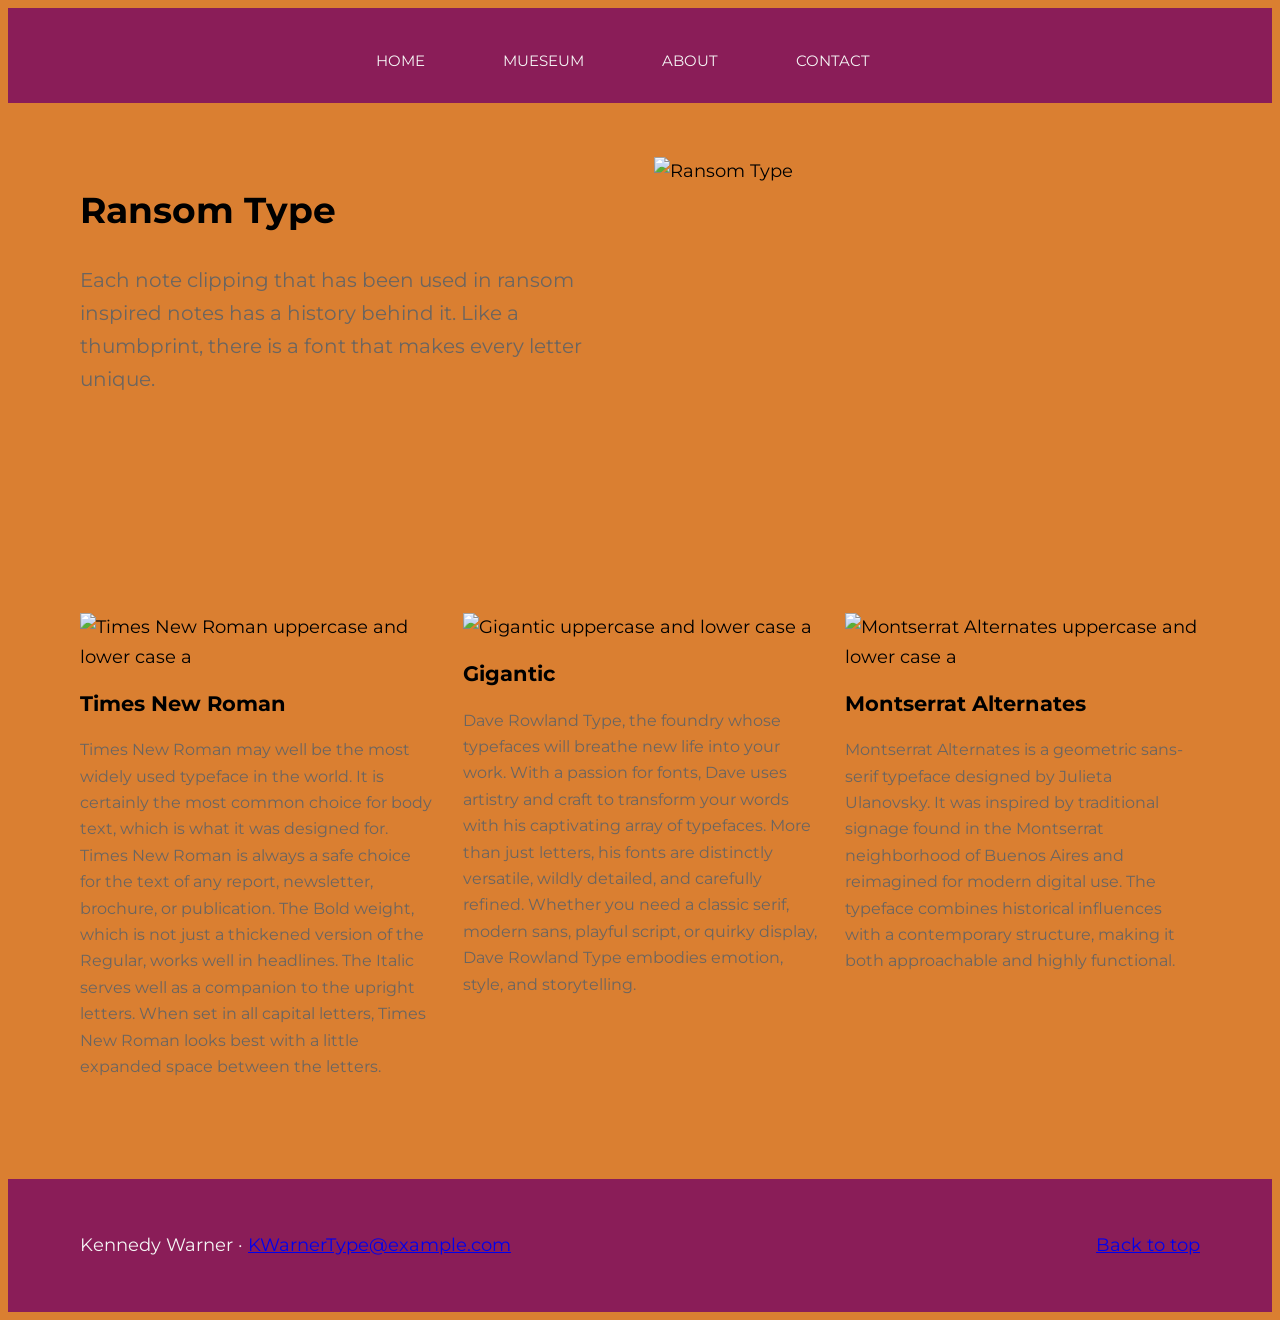
==== index.html @ 457a3b11 "inserted images" ====
<!DOCTYPE html>
<html lang="en">
    <head>
        <meta charset="UTF-8">
        <meta name="viewport" content="width=device-width, initial-sclae=1.0" >
        <title>Project 1</title>

        <link rel="preconnect" href="https://fonts.googleapis.com">
        <link rel="preconnect" href="https://fonts.gstatic.com" crossorigin>
        <link href="https://fonts.googleapis.com/css2?family=DM+Serif+Display:ital@0;1&family=Montserrat:ital,wght@0,100..900;1,100..900&display=swap" rel="stylesheet">

        <link rel="stylesheet" href="css/styles.css">

    </head>
    <body id="top">

        <nav class="site-nav">
            <ul>
                <liv><a class="button" href="index.html">Home</a></liv>
                <liv><a class="button" href="meuseum/mueseum.html">Mueseum</a></liv>
                <liv><a class="button" href="#about">About</a></liv>
                <liv><a class="button" href="mailto:KWarnerType@example.com">Contact</a></liv>
            </ul>
        </nav>

    </body>
    <main>
            <header class="hero">
                <div>
                    <p class="eyebrow"></p>
                    <h1>Ransom Type</h1>
                    <p class="lede">Each note clipping that has been used in ransom inspired notes has a history behind it. Like a thumbprint, there is a font that makes every letter unique.</p>

                </div>

                <img src="RansomType.png" alt="Ransom Type">
            </header>

            <section class="section-head" id="cards">
                <h2></h2>
                <p></p>
            </section>

            <section class="cards">
                <article class="card">
                    <img src="TimesNewRoman.png" alt="Times New Roman uppercase and lower case a">
                    <h3>Times New Roman</h3>
                    <p>Times New Roman may well be the most widely used typeface in the world. It is certainly the most common choice for body text, which is what it was designed for. Times New Roman is always a safe choice for the text of any report, newsletter, brochure, or publication. The Bold weight, which is not just a thickened version of the Regular, works well in headlines. The Italic serves well as a companion to the upright letters. When set in all capital letters, Times New Roman looks best with a little expanded space between the letters.</p>
                </article>

                <article class="card">
                    <img src="Gigantic.png" alt="Gigantic uppercase and lower case a">
                    <h3>Gigantic</h3>
                    <p>Dave Rowland Type, the foundry whose typefaces will breathe new life into your work. With a passion for fonts, Dave uses artistry and craft to transform your words with his captivating array of typefaces. More than just letters, his fonts are distinctly versatile, wildly detailed, and carefully refined. Whether you need a classic serif, modern sans, playful script, or quirky display, Dave Rowland Type embodies emotion, style, and storytelling.</p>
                </article>
                
                <article class="card">
                    <img src="MontserratAlternates.png" alt="Montserrat Alternates uppercase and lower case a">
                    <h3>Montserrat Alternates</h3>
                    <p>Montserrat Alternates is a geometric sans-serif typeface designed by Julieta Ulanovsky. It was inspired by traditional signage found in the Montserrat neighborhood of Buenos Aires and reimagined for modern digital use. The typeface combines historical influences with a contemporary structure, making it both approachable and highly functional.</p>
                </article>
            </section>

            <section class="section-head" id="about">
                <h2></h2>
                <p></p>
                <p></p>
            </section>
        </main>

        <footer class="site-footer">
            <div class="inner">
                <p>Kennedy Warner &middot; <a href="mailto:KWarnerType@example.com">KWarnerType@example.com</a></p>
                <p class="right"><a href="#top">Back to top</a></p>
            </div>
        </footer>

</html>
---- css/styles.css ----
body {
    background-image: url("/images/background-image");
    background-color: #da7f31;
    font-family: 'Montserrat', Consolas, 'Courier New', monospace;
    font-size: 18px;
    line-height: 1.65;
}

h1, h2, h3 {
    font-weight: 500px;
    font-family: 'Montserrat', Consolas, 'Courier New', monospace;
}

p{
    font-family: 'Montserrat', Consolas, 'Courier New', monospace;
    color: whitesmoke;
}

.site-nav{
    background: #8a1d58;
}

.site-nav ul{
    list-style: none;
    display: grid;
    grid-template: auto / auto auto auto auto auto;
    gap: 34px;
    width: max-content;
    margin: 0 auto;
    padding: 16px 24px;
}

main{
    max-width:1120px;
    margin:0 auto;
    padding:0 24px;
}

.site-footer{
    background: #8a1d58;
    color: whitesmoke;
}

.site-footer .inner{
    display: grid;
    grid-template: auto / 1fr 1fr;
    max-width: 1120px;
    margin: 0 auto;
    padding: 34px 24px;
}

.site-footer .right{
    text-align: right;
}

.hero{
    display:grid;
    grid-template:auto / 1fr 1fr;
    gap: 28px;
    padding: 54px 0;
}

.hero img{
    width: 100%;
    height: 380px;
    object-fit: cover;
}

.eyebrow{
    font-size: 13px;
    letter-spacing: 0.18em;
    text-transform: uppercase;
    color: #40826d;
    margin-bottom: 10px;
}

.lede{
    font-size: 20px;
    color: #6b6560
}

.button{
    display: inline-block;
    margin-top: 12px;
    background:#8a1d58;
    color: whitesmoke;
    text-decoration: none;
    padding: 13px 22px;
    font-size: 15px;
    text-transform: uppercase;
}

.section{
    border-top: 1px solid whitesmoke;
    padding: 34px 0 24px;
}

.section-head{
    max-width: 68ch;
}

.cards{
    display:grid;
    grid-template:auto / 1fr 1fr 1fr;
    gap: 28px;
    padding-bottom: 60px;
}

.card img{
    width: 100%;
    height: 230px;
    object-fit: cover;
}

.card h3{
    margin: 14px 0 6px;
}

.card p{
    font-size: 16px;
    color:#6b6560;
}

.jump{
    border-left:3px solid #40826d;
    padding-left: 18px;
    margin-bottom: 30px;
}

.jump li{
    font-size: 16px;
}

.jump ol{
    margin-left: 18px;
}

.step{
    border-top: 1px solid whitesmoke;
    padding-top: 26px;
    margin-top: 26px;
}

.step .num{
    display: block;
    font-size: 30px;
    color: #40826d
}

.back{
    font-size: 14px;
    color:#6b6560;
}
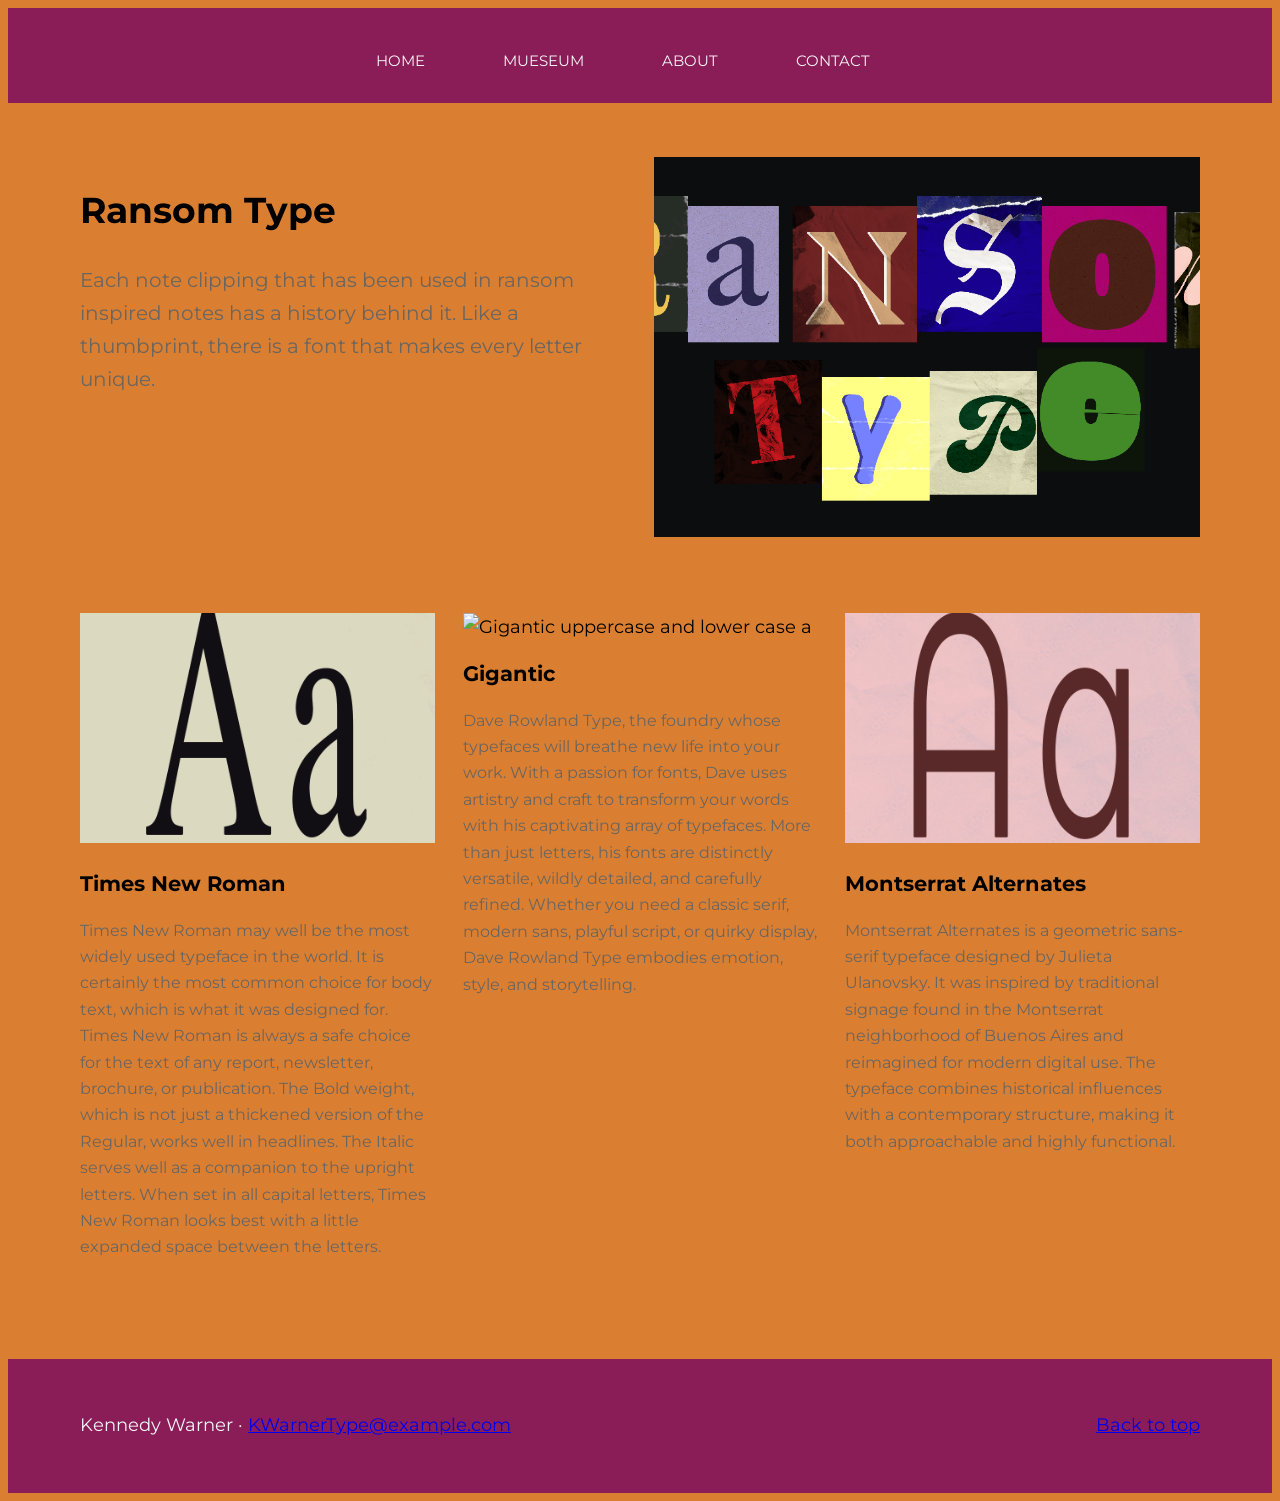
==== commit c6b5c240: "images fix" ====
--- a/index.html
+++ b/index.html
@@ -33,7 +33,7 @@
 
                 </div>
 
-                <img src="RansomType.png" alt="Ransom Type">
+                <img src="images/RansomType.png" alt="Ransom Type">
             </header>
 
             <section class="section-head" id="cards">
@@ -43,19 +43,19 @@
 
             <section class="cards">
                 <article class="card">
-                    <img src="TimesNewRoman.png" alt="Times New Roman uppercase and lower case a">
+                    <img src="images/TimesNewRoman.png" alt="Times New Roman uppercase and lower case a">
                     <h3>Times New Roman</h3>
                     <p>Times New Roman may well be the most widely used typeface in the world. It is certainly the most common choice for body text, which is what it was designed for. Times New Roman is always a safe choice for the text of any report, newsletter, brochure, or publication. The Bold weight, which is not just a thickened version of the Regular, works well in headlines. The Italic serves well as a companion to the upright letters. When set in all capital letters, Times New Roman looks best with a little expanded space between the letters.</p>
                 </article>
 
                 <article class="card">
-                    <img src="Gigantic.png" alt="Gigantic uppercase and lower case a">
+                    <img scr="images/Gigantic.png" alt="Gigantic uppercase and lower case a">
                     <h3>Gigantic</h3>
                     <p>Dave Rowland Type, the foundry whose typefaces will breathe new life into your work. With a passion for fonts, Dave uses artistry and craft to transform your words with his captivating array of typefaces. More than just letters, his fonts are distinctly versatile, wildly detailed, and carefully refined. Whether you need a classic serif, modern sans, playful script, or quirky display, Dave Rowland Type embodies emotion, style, and storytelling.</p>
                 </article>
                 
                 <article class="card">
-                    <img src="MontserratAlternates.png" alt="Montserrat Alternates uppercase and lower case a">
+                    <img src="images/MontserratAlternates.png" alt="Montserrat Alternates uppercase and lower case a">
                     <h3>Montserrat Alternates</h3>
                     <p>Montserrat Alternates is a geometric sans-serif typeface designed by Julieta Ulanovsky. It was inspired by traditional signage found in the Montserrat neighborhood of Buenos Aires and reimagined for modern digital use. The typeface combines historical influences with a contemporary structure, making it both approachable and highly functional.</p>
                 </article>
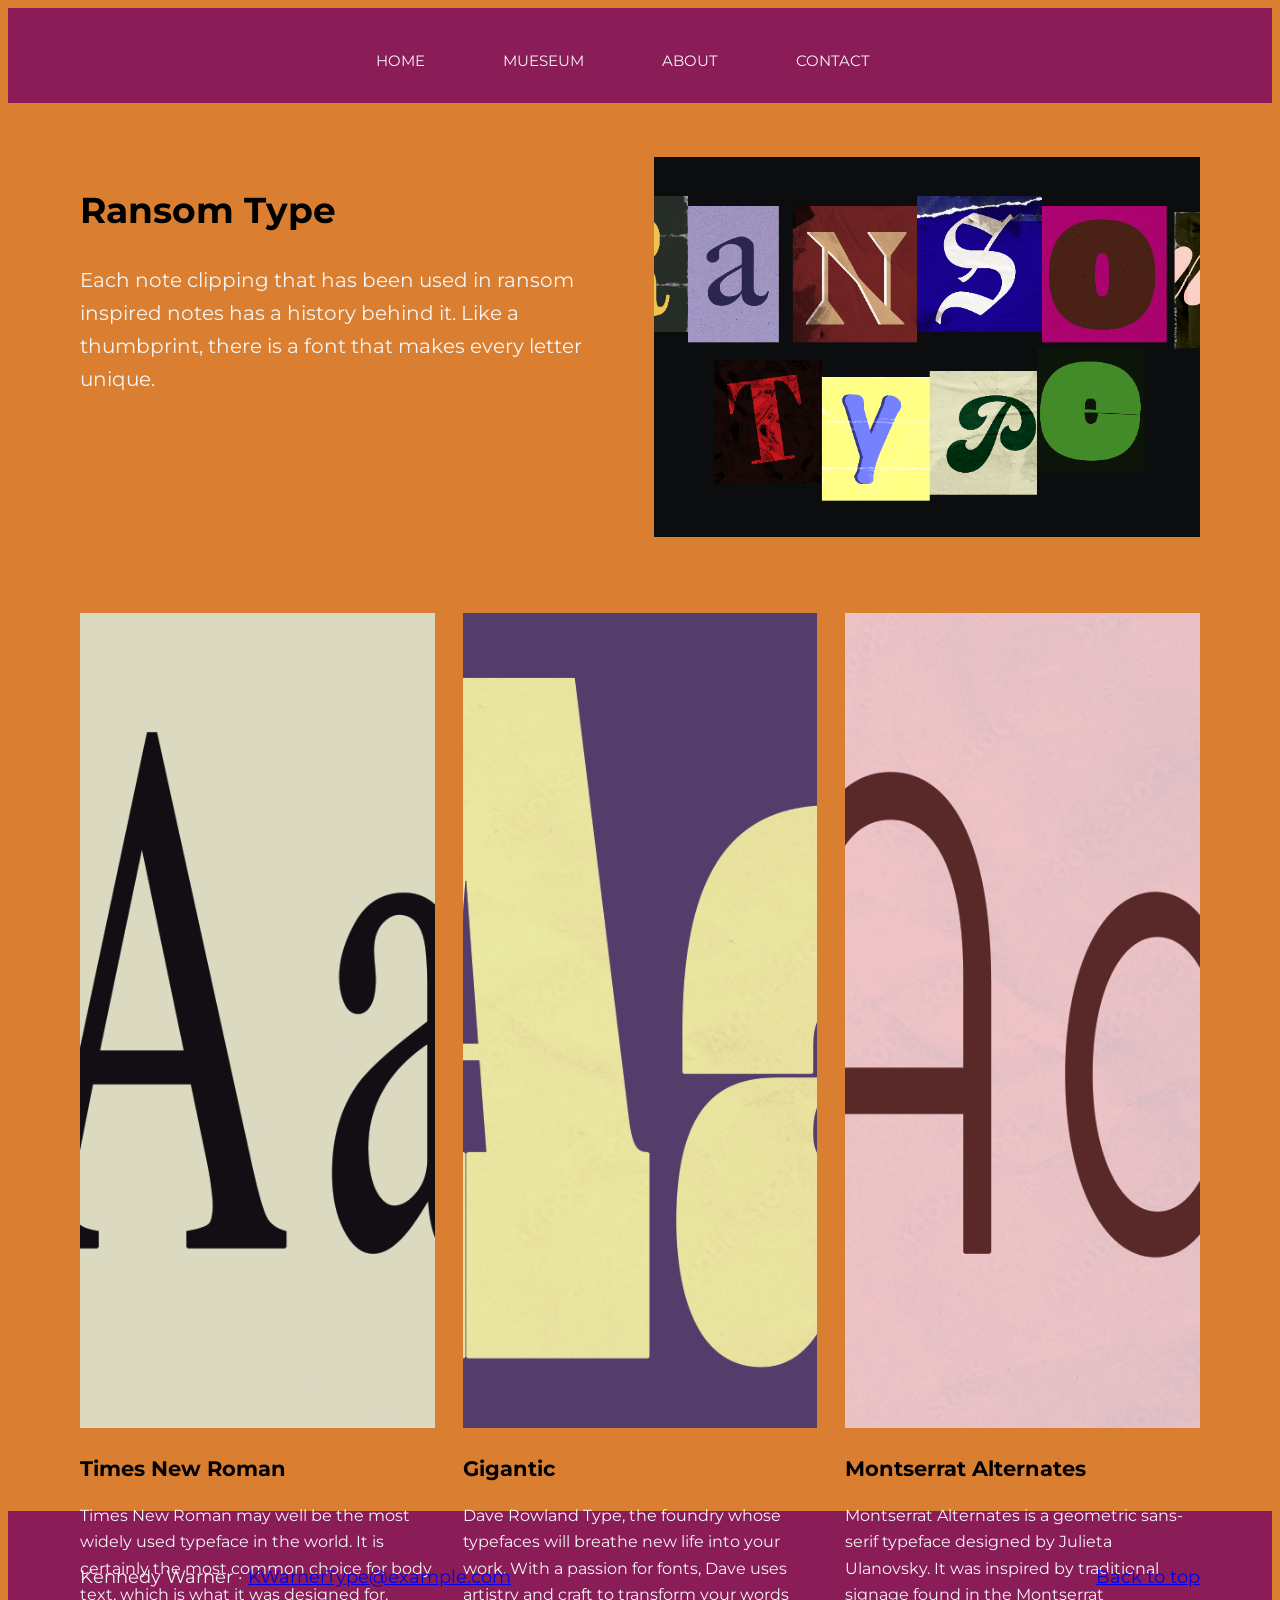
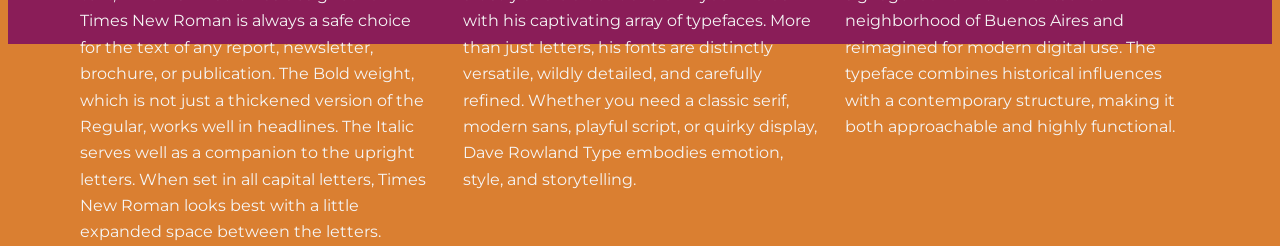
==== commit a0e53a54: "style update" ====
--- a/index.html
+++ b/index.html
@@ -49,7 +49,7 @@
                 </article>
 
                 <article class="card">
-                    <img scr="images/Gigantic.png" alt="Gigantic uppercase and lower case a">
+                    <img src="images/Gigantic.png" alt="Gigantic uppercase and lower case a">
                     <h3>Gigantic</h3>
                     <p>Dave Rowland Type, the foundry whose typefaces will breathe new life into your work. With a passion for fonts, Dave uses artistry and craft to transform your words with his captivating array of typefaces. More than just letters, his fonts are distinctly versatile, wildly detailed, and carefully refined. Whether you need a classic serif, modern sans, playful script, or quirky display, Dave Rowland Type embodies emotion, style, and storytelling.</p>
                 </article>
--- a/css/styles.css
+++ b/css/styles.css
@@ -76,7 +76,7 @@
 
 .lede{
     font-size: 20px;
-    color: #6b6560
+    color: whitesmoke;
 }
 
 .button{
@@ -108,7 +108,7 @@
 
 .card img{
     width: 100%;
-    height: 230px;
+    height: 100%;
     object-fit: cover;
 }
 
@@ -118,11 +118,11 @@
 
 .card p{
     font-size: 16px;
-    color:#6b6560;
+    color: whitesmoke;
 }
 
 .jump{
-    border-left:3px solid #40826d;
+    border-left:3px solid #8a1d58;
     padding-left: 18px;
     margin-bottom: 30px;
 }
@@ -144,10 +144,10 @@
 .step .num{
     display: block;
     font-size: 30px;
-    color: #40826d
+    color: #8a1d58
 }
 
 .back{
     font-size: 14px;
-    color:#6b6560;
+    color:#8a1d58;
 }
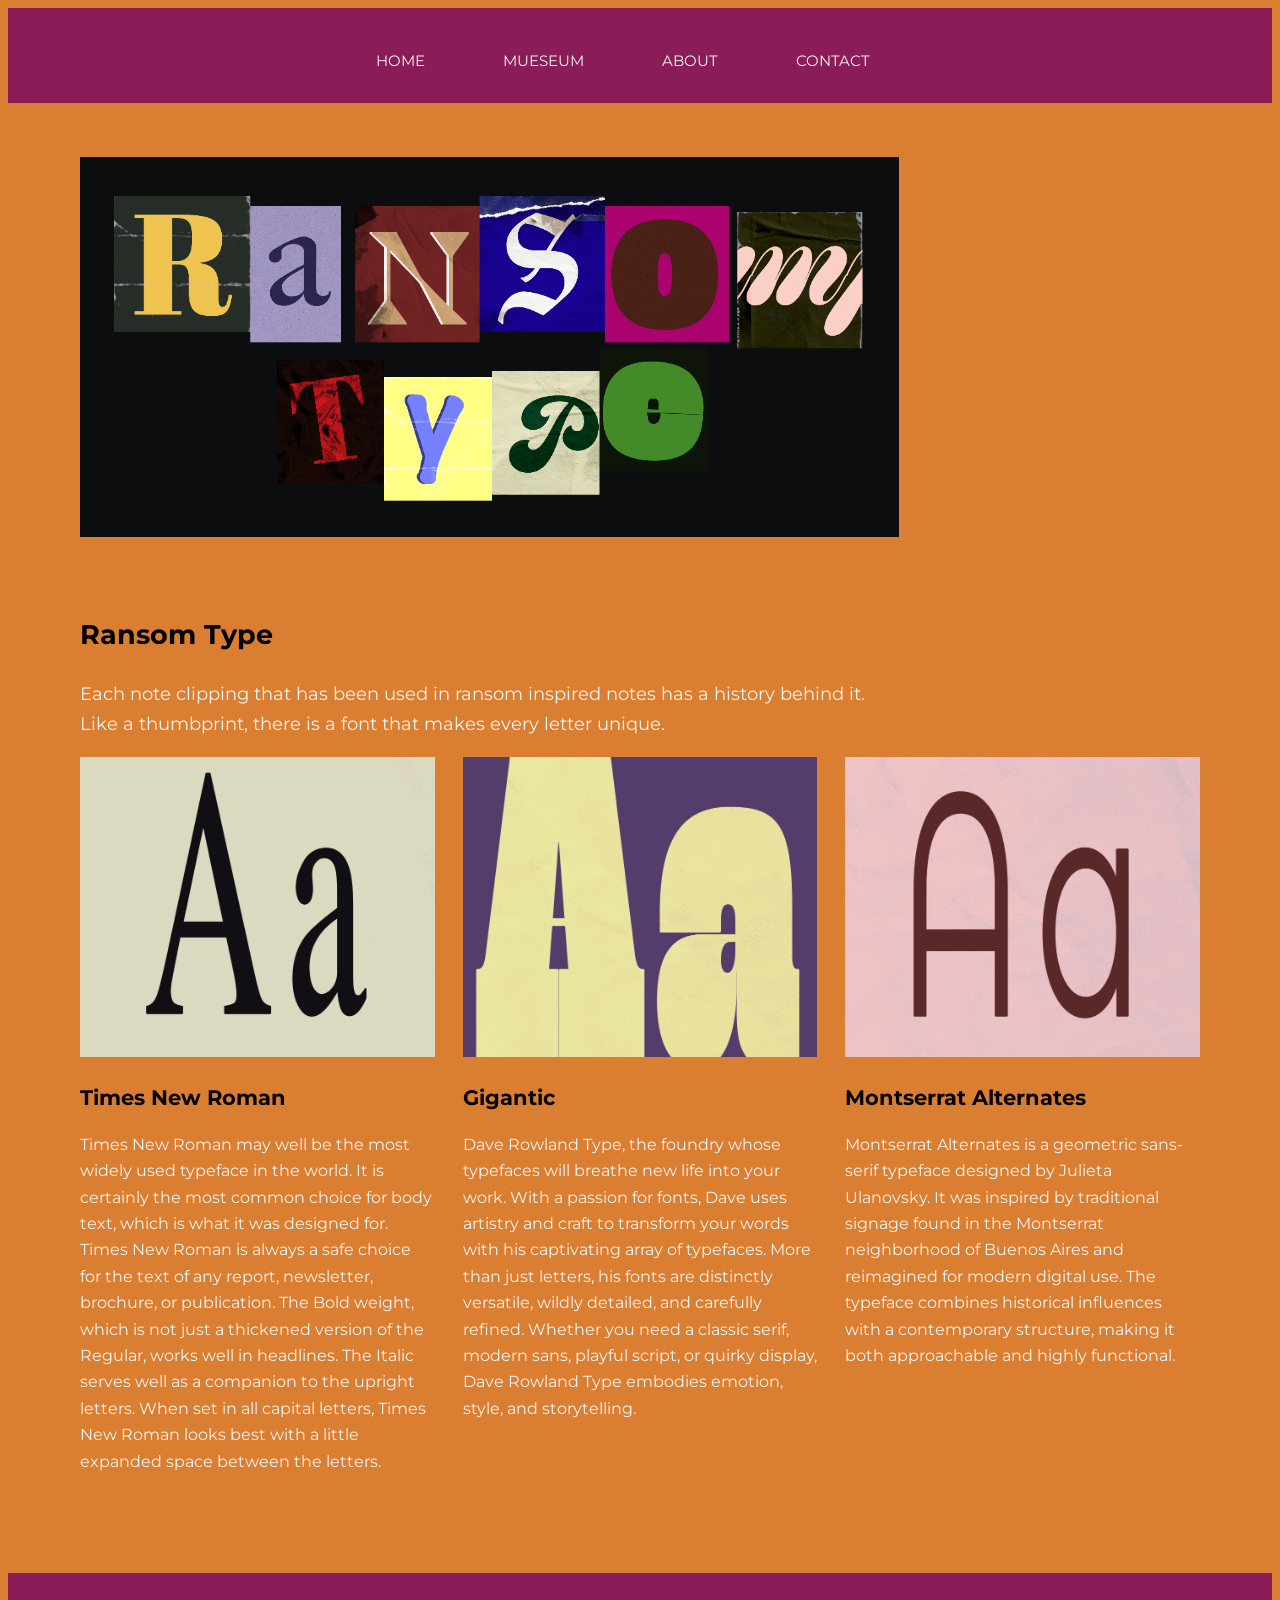
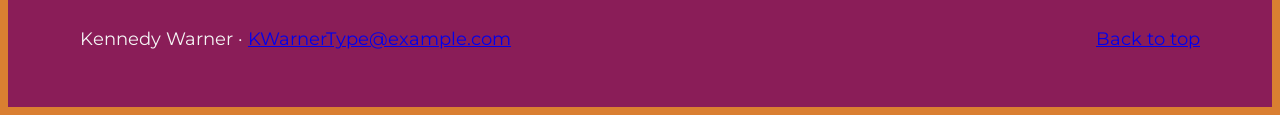
==== commit 1454a638: "spacing fix" ====
--- a/index.html
+++ b/index.html
@@ -26,19 +26,12 @@
     </body>
     <main>
             <header class="hero">
-                <div>
-                    <p class="eyebrow"></p>
-                    <h1>Ransom Type</h1>
-                    <p class="lede">Each note clipping that has been used in ransom inspired notes has a history behind it. Like a thumbprint, there is a font that makes every letter unique.</p>
-
-                </div>
-
                 <img src="images/RansomType.png" alt="Ransom Type">
             </header>
 
             <section class="section-head" id="cards">
-                <h2></h2>
-                <p></p>
+                <h2>Ransom Type</h2>
+                <p>Each note clipping that has been used in ransom inspired notes has a history behind it. Like a thumbprint, there is a font that makes every letter unique.</p>
             </section>
 
             <section class="cards">
--- a/css/styles.css
+++ b/css/styles.css
@@ -61,7 +61,7 @@
 }
 
 .hero img{
-    width: 100%;
+    width: 150%;
     height: 380px;
     object-fit: cover;
 }
@@ -108,7 +108,7 @@
 
 .card img{
     width: 100%;
-    height: 100%;
+    height: 300px;
     object-fit: cover;
 }
 
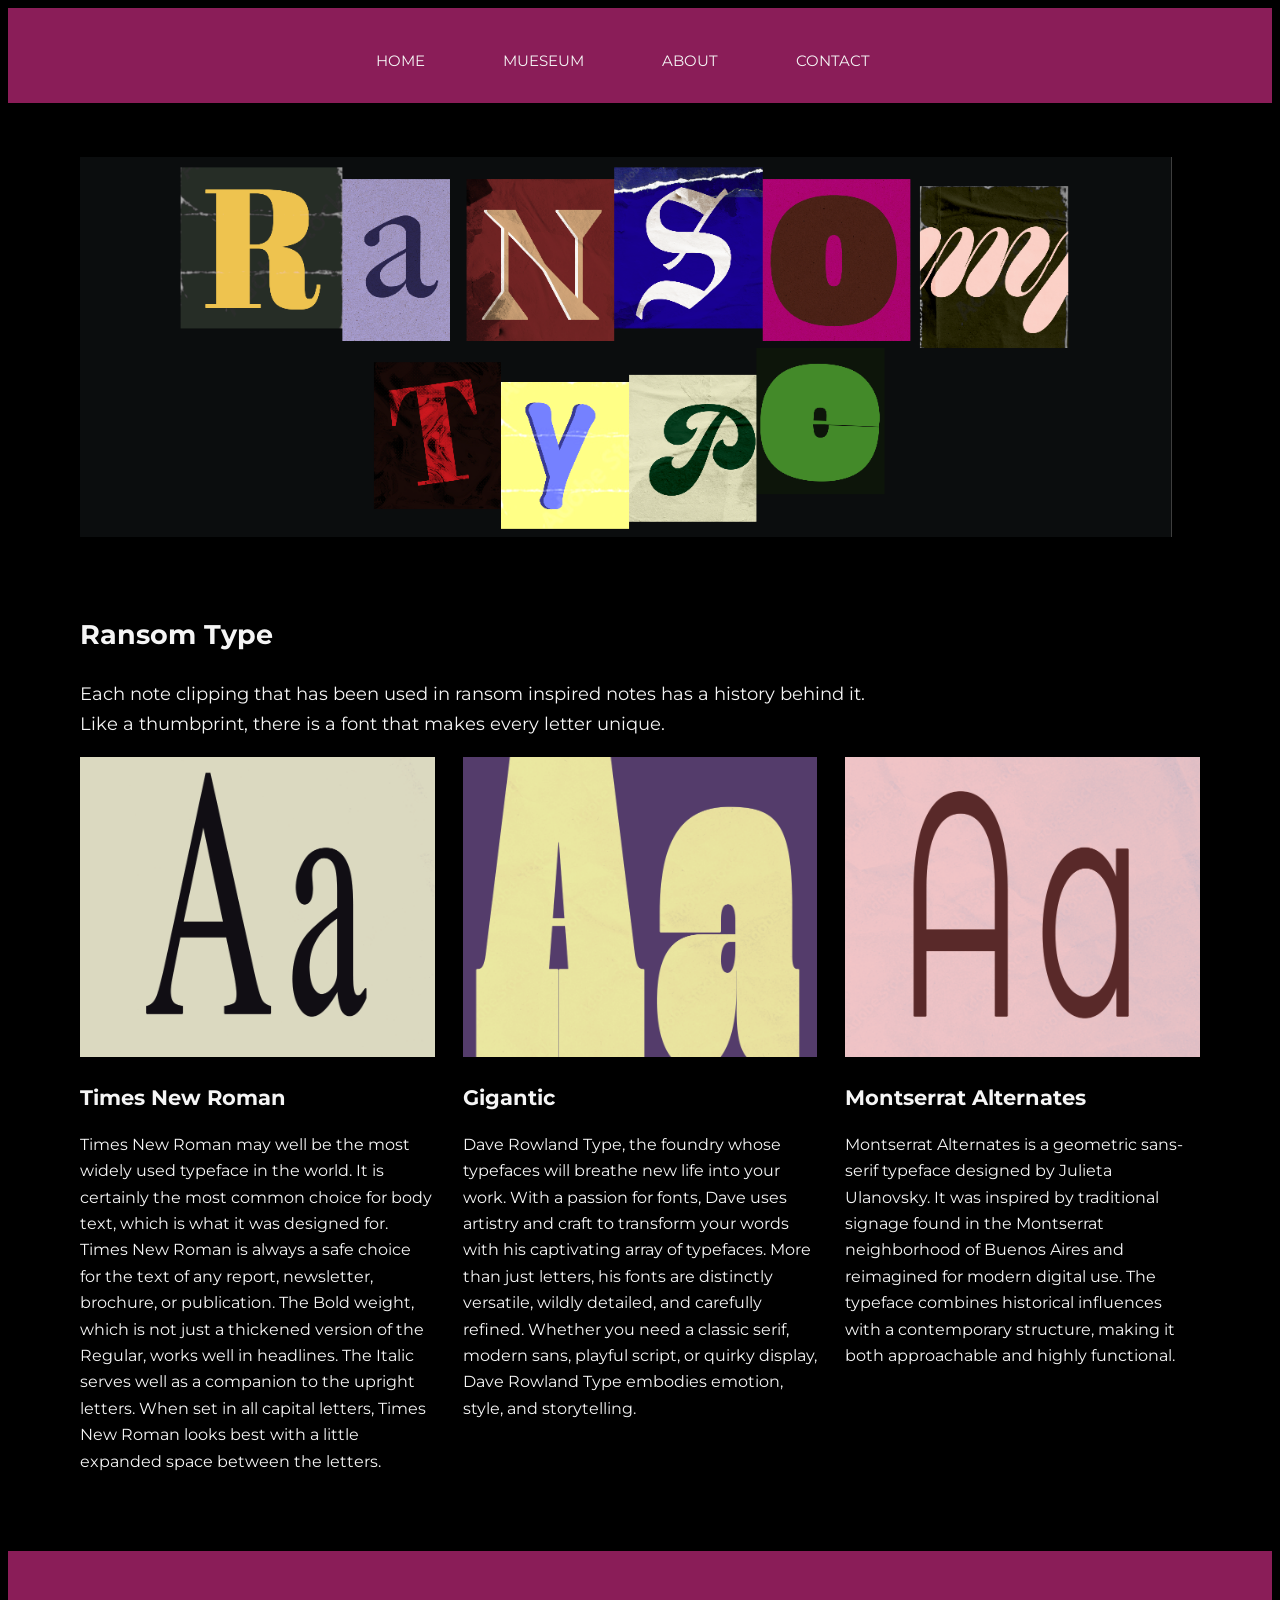
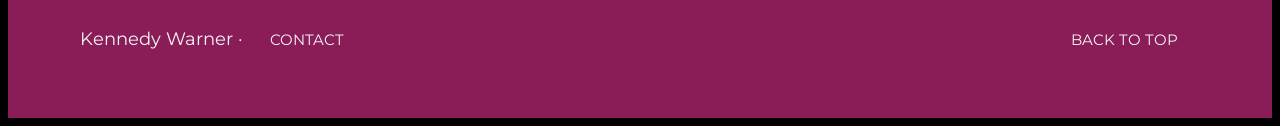
==== commit 4932ca99: "footer fix" ====
--- a/index.html
+++ b/index.html
@@ -54,17 +54,12 @@
                 </article>
             </section>
 
-            <section class="section-head" id="about">
-                <h2></h2>
-                <p></p>
-                <p></p>
-            </section>
         </main>
 
         <footer class="site-footer">
             <div class="inner">
-                <p>Kennedy Warner &middot; <a href="mailto:KWarnerType@example.com">KWarnerType@example.com</a></p>
-                <p class="right"><a href="#top">Back to top</a></p>
+                <p>Kennedy Warner &middot; <liv><a class="button" href="mailto:KWarnerType@example.com">Contact</a></liv></p>
+                <p class="right"><a class="button" href="#top">Back to top</a></p>
             </div>
         </footer>
 
--- a/css/styles.css
+++ b/css/styles.css
@@ -1,6 +1,6 @@
 body {
     background-image: url("/images/background-image");
-    background-color: #da7f31;
+    background-color: black;
     font-family: 'Montserrat', Consolas, 'Courier New', monospace;
     font-size: 18px;
     line-height: 1.65;
@@ -9,6 +9,7 @@
 h1, h2, h3 {
     font-weight: 500px;
     font-family: 'Montserrat', Consolas, 'Courier New', monospace;
+    color: whitesmoke;
 }
 
 p{
@@ -61,7 +62,7 @@
 }
 
 .hero img{
-    width: 150%;
+    width: 200%;
     height: 380px;
     object-fit: cover;
 }
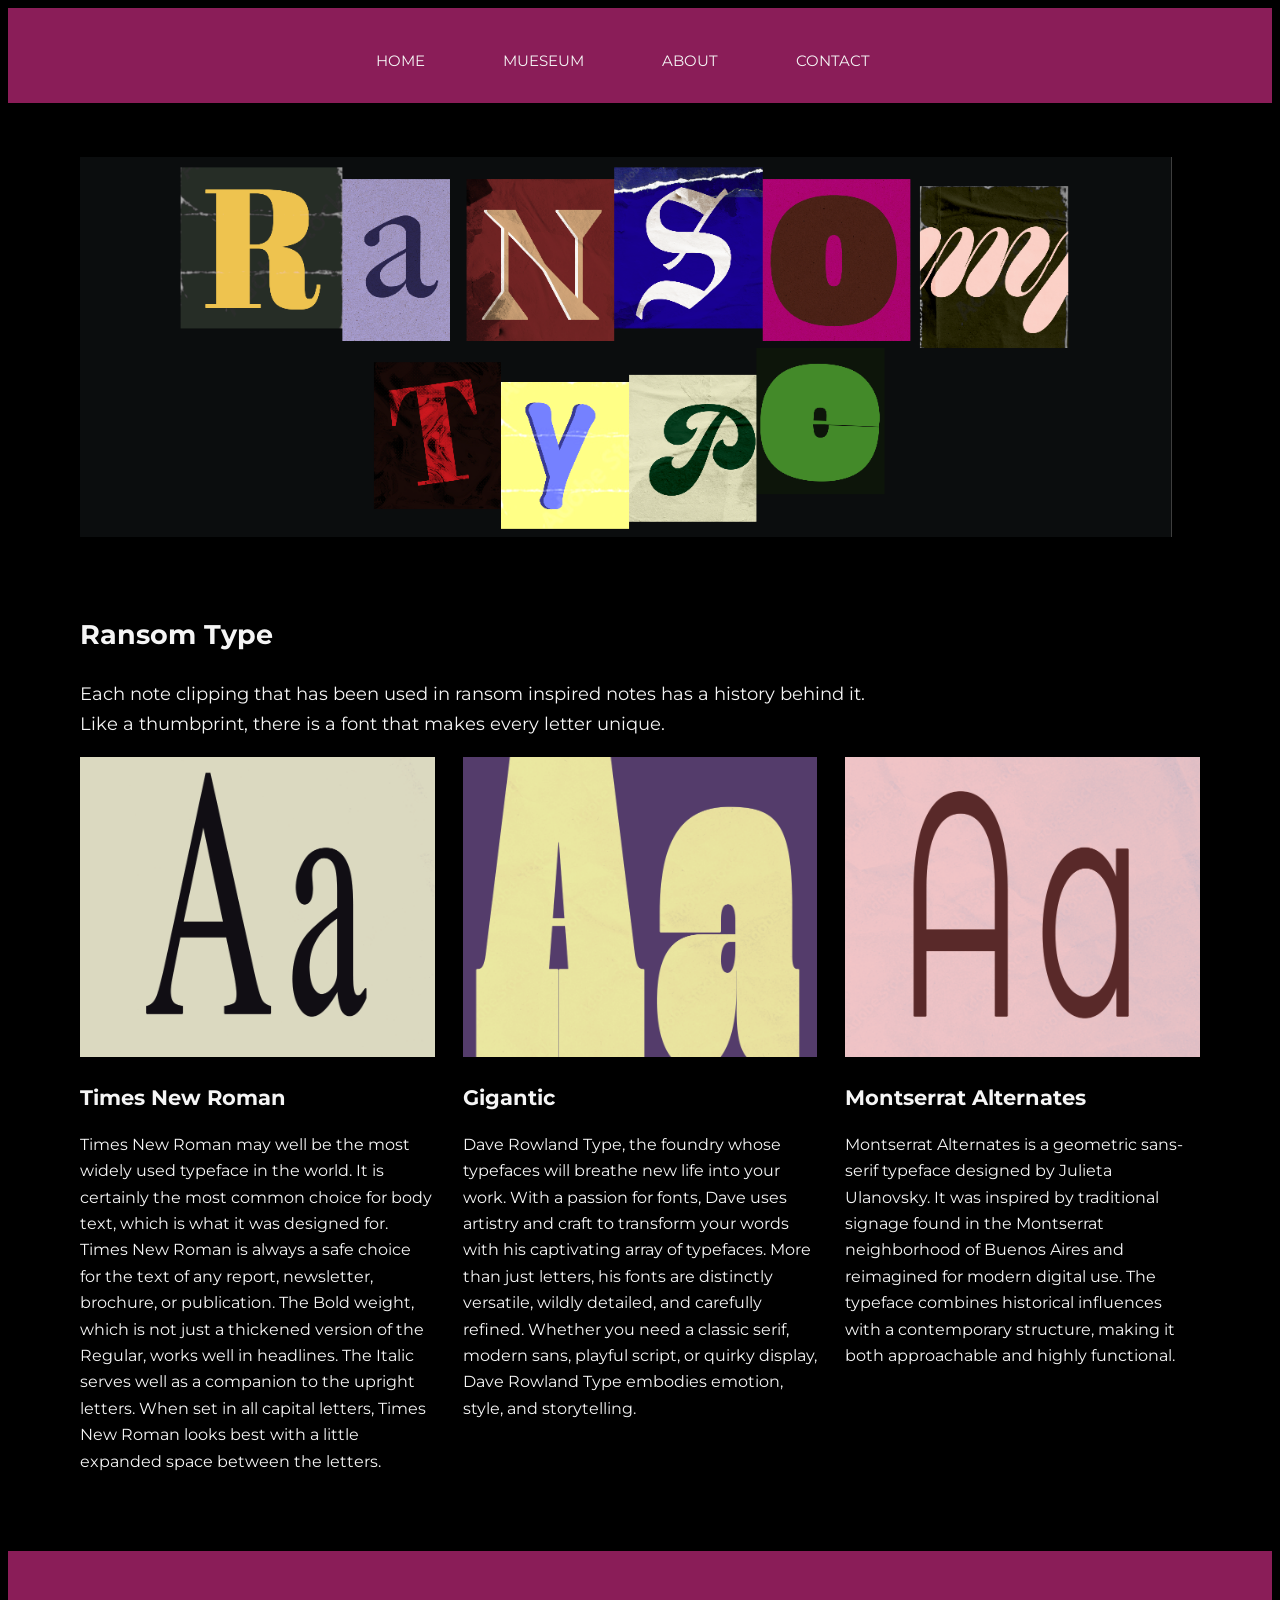
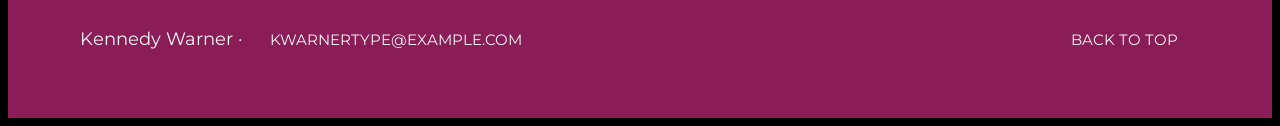
==== commit 511082fa: "email" ====
--- a/index.html
+++ b/index.html
@@ -58,7 +58,7 @@
 
         <footer class="site-footer">
             <div class="inner">
-                <p>Kennedy Warner &middot; <liv><a class="button" href="mailto:KWarnerType@example.com">Contact</a></liv></p>
+                <p>Kennedy Warner &middot; <liv><a class="button" href="mailto:KWarnerType@example.com">KWarnerType@example.com</a></liv></p>
                 <p class="right"><a class="button" href="#top">Back to top</a></p>
             </div>
         </footer>
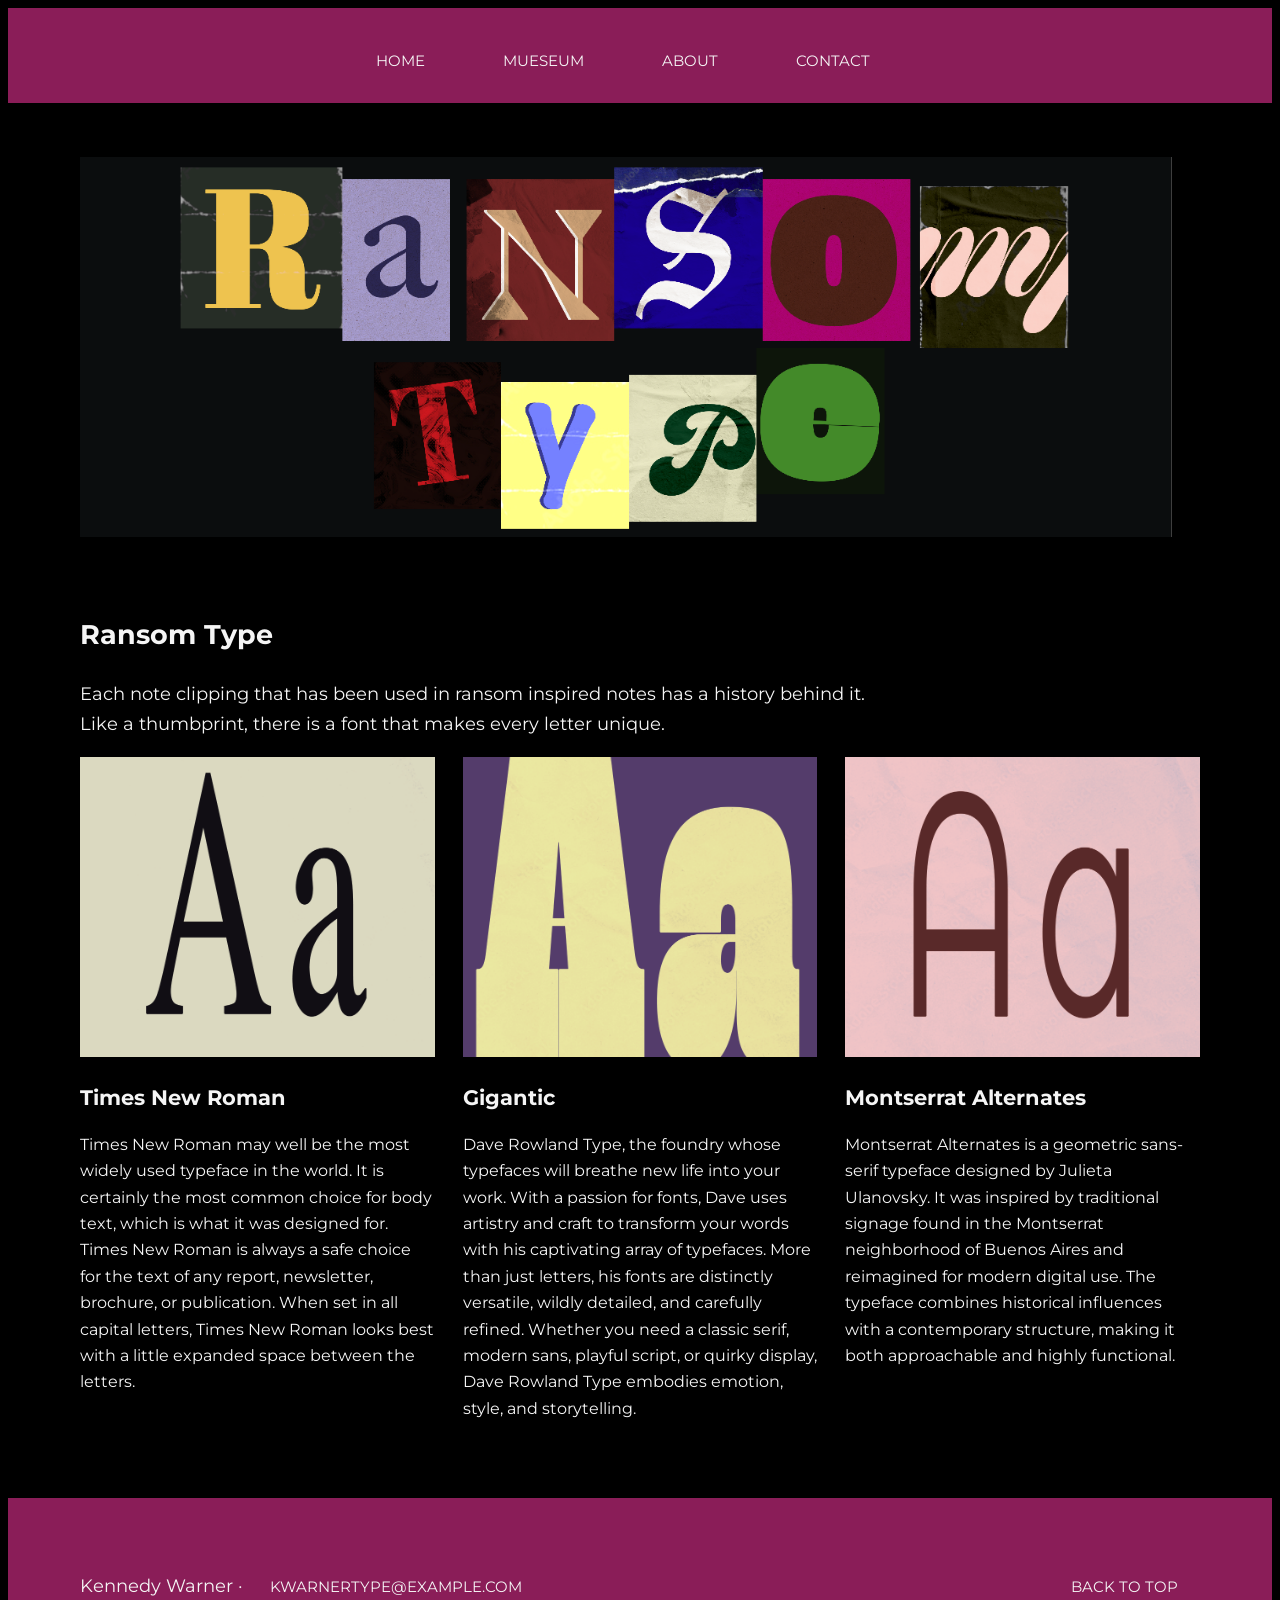
==== commit 12dbf220: "updates text" ====
--- a/index.html
+++ b/index.html
@@ -38,7 +38,7 @@
                 <article class="card">
                     <img src="images/TimesNewRoman.png" alt="Times New Roman uppercase and lower case a">
                     <h3>Times New Roman</h3>
-                    <p>Times New Roman may well be the most widely used typeface in the world. It is certainly the most common choice for body text, which is what it was designed for. Times New Roman is always a safe choice for the text of any report, newsletter, brochure, or publication. The Bold weight, which is not just a thickened version of the Regular, works well in headlines. The Italic serves well as a companion to the upright letters. When set in all capital letters, Times New Roman looks best with a little expanded space between the letters.</p>
+                    <p>Times New Roman may well be the most widely used typeface in the world. It is certainly the most common choice for body text, which is what it was designed for. Times New Roman is always a safe choice for the text of any report, newsletter, brochure, or publication. When set in all capital letters, Times New Roman looks best with a little expanded space between the letters.</p>
                 </article>
 
                 <article class="card">
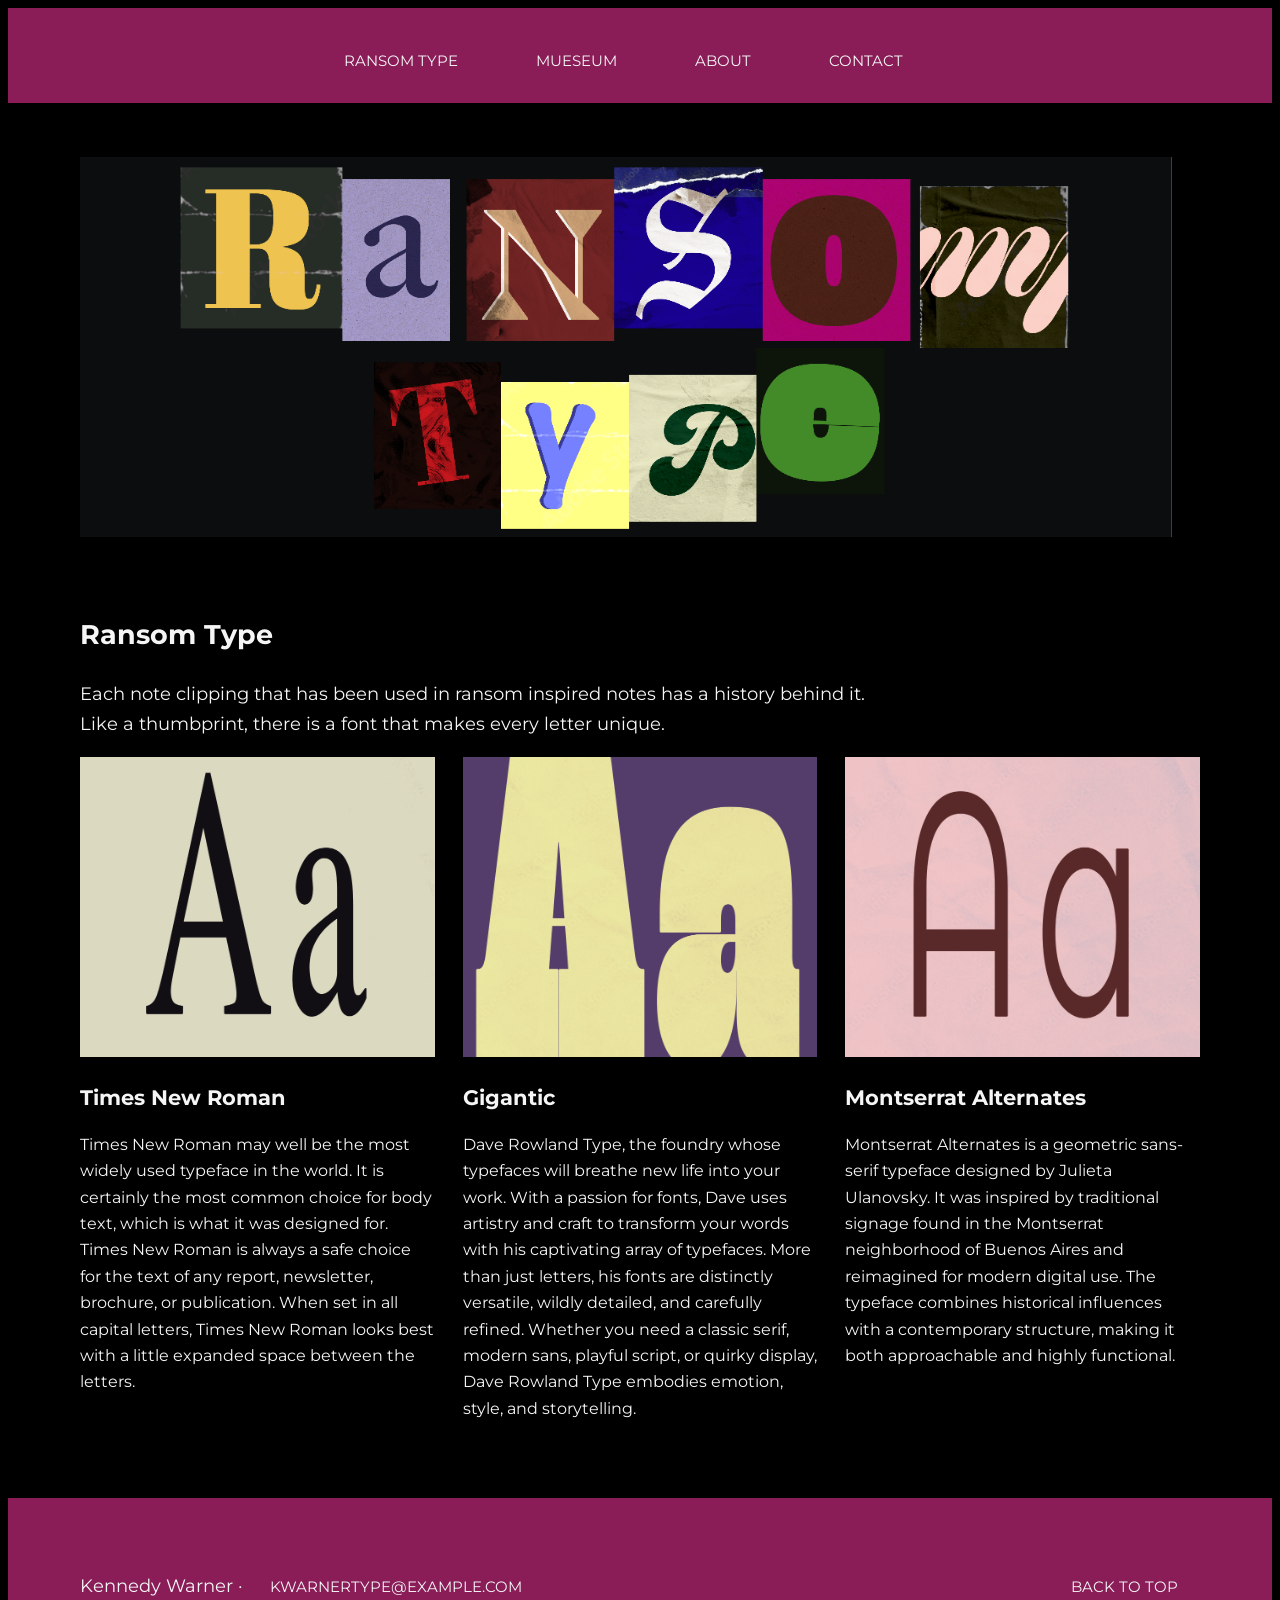
==== commit 37ee4388: "button update" ====
--- a/index.html
+++ b/index.html
@@ -16,7 +16,7 @@
 
         <nav class="site-nav">
             <ul>
-                <liv><a class="button" href="index.html">Home</a></liv>
+                <liv><a class="button" href="index.html">Ransom Type</a></liv>
                 <liv><a class="button" href="meuseum/mueseum.html">Mueseum</a></liv>
                 <liv><a class="button" href="#about">About</a></liv>
                 <liv><a class="button" href="mailto:KWarnerType@example.com">Contact</a></liv>
